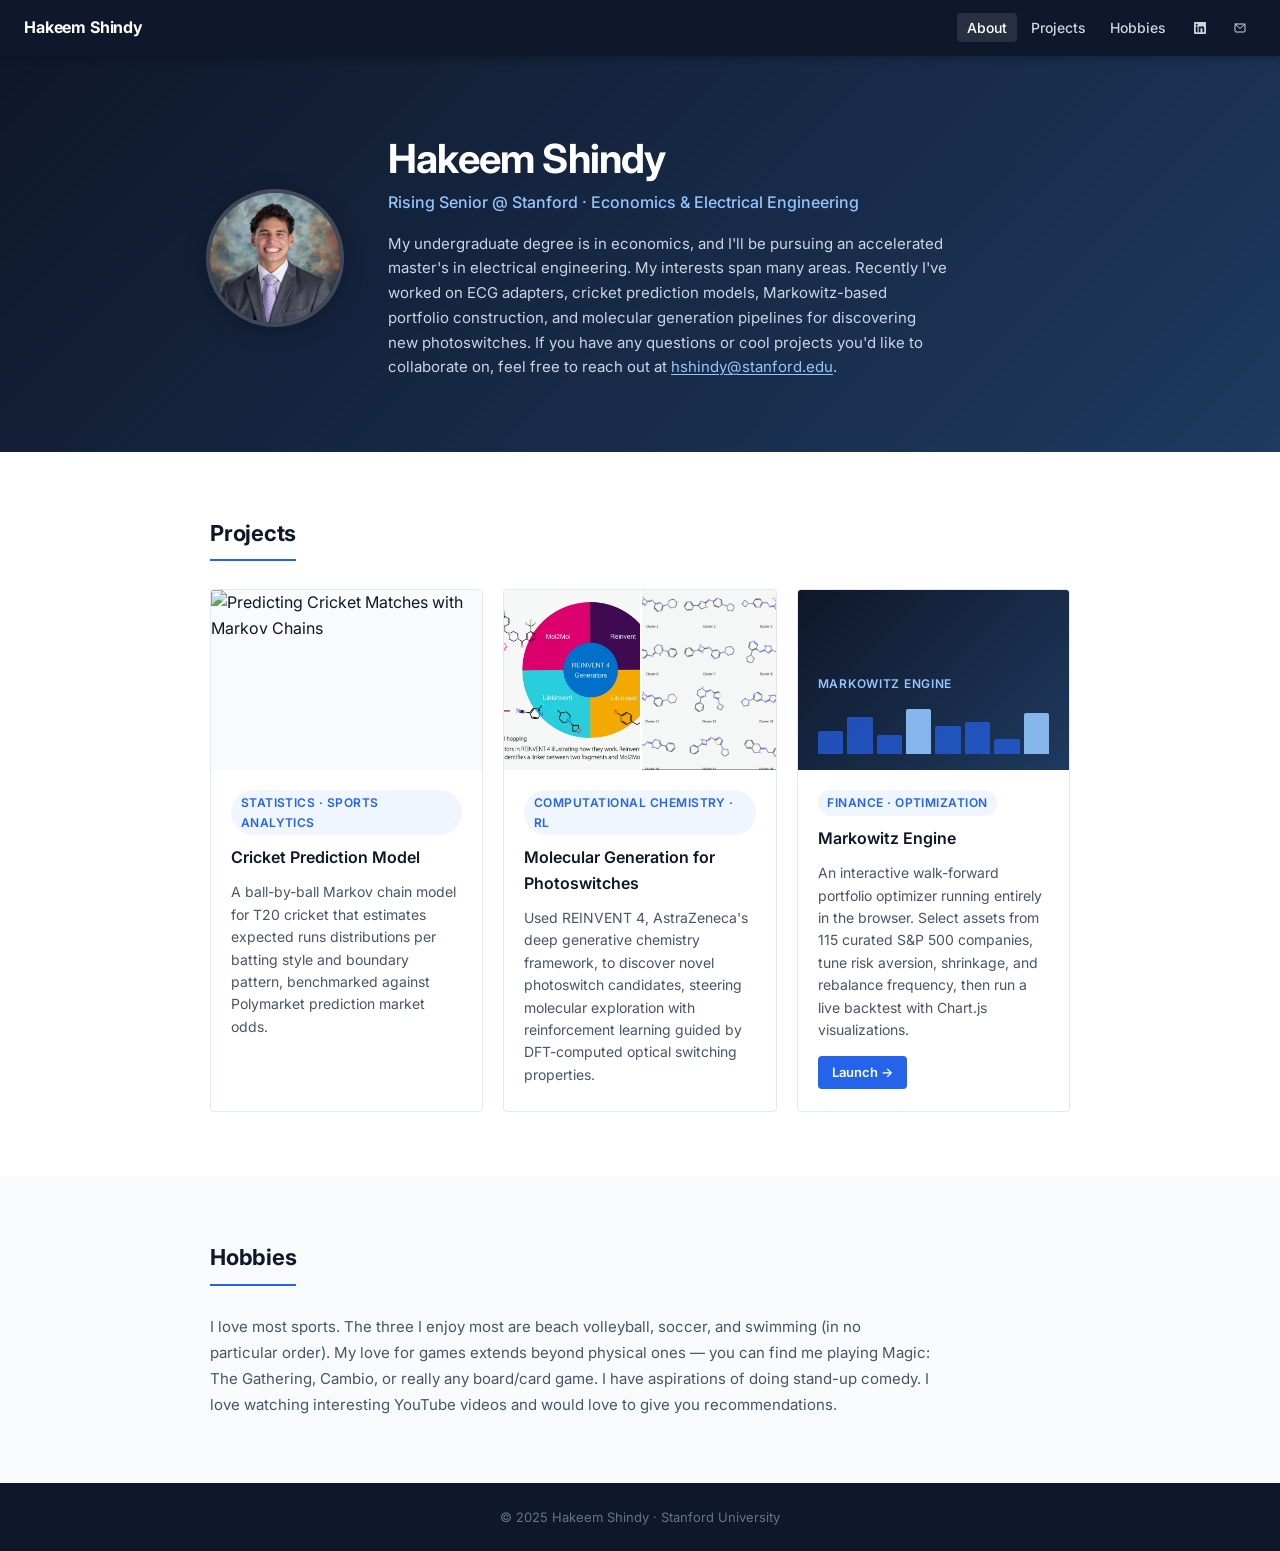
==== index.html @ a79cb809 "Initial personal site with Markowitz Engine" ====
<!DOCTYPE html>
<html lang="en">
<head>
  <meta charset="UTF-8" />
  <meta name="viewport" content="width=device-width, initial-scale=1.0" />
  <title>Hakeem Shindy</title>
  <meta name="description" content="Personal site of Hakeem Shindy — rising senior at Stanford University, economics &amp; EE." />
  <link rel="stylesheet" href="style.css" />
</head>
<body>

  <!-- ── Navigation ──────────────────────────────────────────────── -->
  <nav id="navbar" role="navigation" aria-label="Main navigation">
    <span class="nav-logo">Hakeem Shindy</span>

    <button id="hamburger" aria-label="Toggle menu" aria-expanded="false">
      <span></span><span></span><span></span>
    </button>

    <ul class="nav-links" id="nav-links">
      <li><a href="#hero">About</a></li>
      <li><a href="#projects">Projects</a></li>
      <li><a href="#hobbies">Hobbies</a></li>

      <li>
        <a href="https://www.linkedin.com/in/hakeemshindy/" target="_blank" rel="noopener" class="nav-icon" aria-label="LinkedIn profile">
          <svg viewBox="0 0 24 24" fill="currentColor" aria-hidden="true">
            <path d="M20.447 20.452h-3.554v-5.569c0-1.328-.027-3.037-1.852-3.037-1.853 0-2.136 1.445-2.136 2.939v5.667H9.351V9h3.414v1.561h.046c.477-.9 1.637-1.85 3.37-1.85 3.601 0 4.267 2.37 4.267 5.455v6.286zM5.337 7.433a2.062 2.062 0 0 1-2.063-2.065 2.064 2.064 0 1 1 2.063 2.065zm1.782 13.019H3.555V9h3.564v11.452zM22.225 0H1.771C.792 0 0 .774 0 1.729v20.542C0 23.227.792 24 1.771 24h20.451C23.2 24 24 23.227 24 22.271V1.729C24 .774 23.2 0 22.222 0h.003z"/>
          </svg>
        </a>
      </li>

      <li>
        <a href="mailto:hshindy@stanford.edu" class="nav-icon" aria-label="Send email">
          <svg viewBox="0 0 24 24" fill="none" stroke="currentColor" stroke-width="2" stroke-linecap="round" stroke-linejoin="round" aria-hidden="true">
            <rect x="2" y="4" width="20" height="16" rx="2"/>
            <polyline points="2,4 12,13 22,4"/>
          </svg>
        </a>
      </li>
    </ul>
  </nav>

  <!-- ── Hero / About ─────────────────────────────────────────────── -->
  <section id="hero" aria-label="About">
    <div class="hero-inner">
      <div class="hero-avatar-wrap">
        <img src="images/headshot.jpg" alt="Hakeem Shindy" class="hero-avatar-img" />
      </div>
      <div class="hero-text">
        <h1>Hakeem Shindy</h1>
        <p class="hero-title">Rising Senior @ Stanford &middot; Economics &amp; Electrical Engineering</p>
        <p class="hero-bio">
          My undergraduate degree is in economics, and I'll be pursuing an accelerated master's in
          electrical engineering. My interests span many areas. Recently I've worked on ECG adapters,
          cricket prediction models, Markowitz-based portfolio construction, and molecular generation
          pipelines for discovering new photoswitches. If you have any questions or cool projects
          you'd like to collaborate on, feel free to reach out at
          <a href="mailto:hshindy@stanford.edu" class="hero-link">hshindy@stanford.edu</a>.
        </p>
      </div>
    </div>
  </section>

  <!-- ── Projects ────────────────────────────────────────────────── -->
  <section id="projects" class="section">
    <div class="section-inner">
      <h2 class="section-title">Projects</h2>
      <div class="projects-grid">

        <!-- Cricket Prediction -->
        <article class="card">
          <div class="card-img-wrap">
            <img src="images/cricket_paper-1.png" alt="Predicting Cricket Matches with Markov Chains" class="card-img" />
          </div>
          <div class="card-body">
            <span class="card-badge">Statistics &middot; Sports Analytics</span>
            <h3>Cricket Prediction Model</h3>
            <p>
              A ball-by-ball Markov chain model for T20 cricket that estimates expected runs distributions
              per batting style and boundary pattern, benchmarked against Polymarket prediction market odds.
            </p>
          </div>
        </article>

        <!-- Molecular Generation / Photoswitches -->
        <article class="card">
          <div class="card-img-pair">
            <img src="images/reinvent4_generators.png" alt="REINVENT 4 generator types" class="card-img-half" />
            <img src="images/photoswitch_clusters.png" alt="Generated molecular clusters" class="card-img-half" />
          </div>
          <div class="card-body">
            <span class="card-badge">Computational Chemistry &middot; RL</span>
            <h3>Molecular Generation for Photoswitches</h3>
            <p>
              Used REINVENT 4, AstraZeneca's deep generative chemistry framework, to discover novel
              photoswitch candidates, steering molecular exploration with reinforcement learning
              guided by DFT-computed optical switching properties.
            </p>
          </div>
        </article>

        <!-- Markowitz Engine -->
        <article class="card">
          <div class="card-img-hero">
            <div class="card-img-hero-inner">
              <span class="card-img-hero-label">Markowitz Engine</span>
              <div class="card-img-hero-bars">
                <span style="height:45%"></span>
                <span style="height:72%"></span>
                <span style="height:38%"></span>
                <span style="height:88%"></span>
                <span style="height:55%"></span>
                <span style="height:63%"></span>
                <span style="height:29%"></span>
                <span style="height:80%"></span>
              </div>
            </div>
          </div>
          <div class="card-body">
            <span class="card-badge">Finance &middot; Optimization</span>
            <h3>Markowitz Engine</h3>
            <p>
              An interactive walk-forward portfolio optimizer running entirely in the browser.
              Select assets from 115 curated S&amp;P 500 companies, tune risk aversion, shrinkage,
              and rebalance frequency, then run a live backtest with Chart.js visualizations.
            </p>
            <a href="markowitz.html" class="card-link">Launch &rarr;</a>
          </div>
        </article>

      </div>
    </div>
  </section>

  <!-- ── Hobbies ──────────────────────────────────────────────────── -->
  <section id="hobbies" class="section">
    <div class="section-inner">
      <h2 class="section-title">Hobbies</h2>
      <p>
        I love most sports. The three I enjoy most are beach volleyball, soccer, and swimming (in no
        particular order). My love for games extends beyond physical ones — you can find me playing
        Magic: The Gathering, Cambio, or really any board/card game. I have aspirations of doing
        stand-up comedy. I love watching interesting YouTube videos and would love to give you
        recommendations.
      </p>
    </div>
  </section>

  <!-- ── Footer ──────────────────────────────────────────────────── -->
  <footer>
    &copy; 2025 Hakeem Shindy &middot; Stanford University
  </footer>

  <script src="js/main.js"></script>
</body>
</html>
---- style.css ----
/* ================================================================
   style.css — Personal site for Hakeem Shindy
   ================================================================ */

@import url('https://fonts.googleapis.com/css2?family=Inter:wght@300;400;500;600;700&display=swap');

/* ── Design tokens ─────────────────────────────────────────────── */
:root {
  --bg:           #ffffff;
  --bg-alt:       #f8fafc;
  --text:         #0f172a;
  --text-muted:   #475569;
  --accent:       #2563eb;
  --accent-light: #eff6ff;
  --nav-bg:       #0f172a;
  --border:       #e2e8f0;
  --radius:       4px;
  --shadow-sm:    0 1px 3px rgba(0,0,0,.08);
  --shadow-md:    0 4px 16px rgba(0,0,0,.08);
  --transition:   0.2s ease;
}

/* ── Reset ──────────────────────────────────────────────────────── */
*, *::before, *::after { box-sizing: border-box; margin: 0; padding: 0; }
html { scroll-behavior: smooth; font-size: 16px; }
body {
  font-family: 'Inter', system-ui, sans-serif;
  background: var(--bg);
  color: var(--text);
  line-height: 1.6;
}
a { color: var(--accent); text-decoration: none; }
a:hover { text-decoration: underline; }
img { max-width: 100%; display: block; }

/* ── Navigation ─────────────────────────────────────────────────── */
#navbar {
  position: sticky;
  top: 0;
  z-index: 100;
  background: var(--nav-bg);
  height: 56px;
  display: flex;
  align-items: center;
  padding: 0 1.5rem;
  gap: 0;
  box-shadow: 0 2px 8px rgba(0,0,0,.25);
}

.nav-logo {
  color: #fff;
  font-weight: 700;
  font-size: 1rem;
  letter-spacing: -.01em;
  white-space: nowrap;
  margin-right: auto;
}

.nav-links {
  display: flex;
  align-items: center;
  gap: .25rem;
  list-style: none;
}

.nav-links li a {
  color: #cbd5e1;
  font-size: .875rem;
  font-weight: 500;
  padding: .375rem .625rem;
  border-radius: var(--radius);
  transition: color var(--transition), background var(--transition);
}

.nav-links li a:hover,
.nav-links li a.active {
  color: #fff;
  background: rgba(255,255,255,.1);
  text-decoration: none;
}

/* icon links */
.nav-icon {
  display: inline-flex;
  align-items: center;
  justify-content: center;
  width: 32px;
  height: 32px;
  border-radius: var(--radius);
  color: #94a3b8;
  transition: color var(--transition), background var(--transition);
  margin-left: .25rem;
}
.nav-icon:hover {
  color: #fff;
  background: rgba(255,255,255,.1);
}
.nav-icon svg { width: 18px; height: 18px; }

/* hamburger */
#hamburger {
  display: none;
  flex-direction: column;
  justify-content: center;
  gap: 5px;
  width: 36px;
  height: 36px;
  padding: 6px;
  background: none;
  border: none;
  cursor: pointer;
  margin-left: .5rem;
}
#hamburger span {
  display: block;
  height: 2px;
  background: #cbd5e1;
  border-radius: 2px;
  transition: transform var(--transition), opacity var(--transition);
}
#hamburger.open span:nth-child(1) { transform: translateY(7px) rotate(45deg); }
#hamburger.open span:nth-child(2) { opacity: 0; }
#hamburger.open span:nth-child(3) { transform: translateY(-7px) rotate(-45deg); }

@media (max-width: 700px) {
  #hamburger { display: flex; }

  .nav-links {
    position: fixed;
    top: 56px;
    left: 0;
    right: 0;
    background: var(--nav-bg);
    flex-direction: column;
    align-items: flex-start;
    padding: .75rem 1.5rem 1rem;
    gap: .125rem;
    transform: translateY(-110%);
    transition: transform var(--transition);
    z-index: 99;
    box-shadow: 0 4px 16px rgba(0,0,0,.3);
  }
  .nav-links.open { transform: translateY(0); }
  .nav-links li { width: 100%; }
  .nav-links li a { display: block; width: 100%; padding: .5rem .625rem; }
  .nav-icon { margin-left: 0; }
}

/* ── Hero ───────────────────────────────────────────────────────── */
#hero {
  background: linear-gradient(135deg, #0f172a 0%, #1e3a5f 100%);
  color: #fff;
  padding: 5rem 1.5rem 4.5rem;
  display: flex;
  justify-content: center;
}

.hero-inner {
  max-width: 860px;
  width: 100%;
  display: flex;
  align-items: center;
  gap: 3rem;
}

/* Circular headshot */
.hero-avatar-wrap {
  width: 130px;
  height: 130px;
  min-width: 130px;
  border-radius: 50%;
  overflow: hidden;
  box-shadow: 0 0 0 4px rgba(255,255,255,.2), 0 4px 24px rgba(0,0,0,.4);
  flex-shrink: 0;
}

.hero-avatar-img {
  width: 100%;
  height: 100%;
  object-fit: cover;
  object-position: 50% 18%;
  display: block;
}

.hero-text h1 {
  font-size: clamp(1.75rem, 4vw, 2.5rem);
  font-weight: 700;
  line-height: 1.15;
  letter-spacing: -.02em;
}

.hero-title {
  margin-top: .5rem;
  color: #93c5fd;
  font-size: 1rem;
  font-weight: 500;
}

.hero-bio {
  margin-top: 1rem;
  color: #cbd5e1;
  font-size: .9375rem;
  max-width: 560px;
  line-height: 1.65;
}

.hero-link {
  color: #93c5fd;
  text-decoration: underline;
  text-underline-offset: 2px;
}
.hero-link:hover { color: #fff; }

@media (max-width: 600px) {
  .hero-inner { flex-direction: column; gap: 1.5rem; text-align: center; }
  .hero-bio { margin: .75rem auto 0; }
}

/* ── Shared section wrapper ─────────────────────────────────────── */
.section {
  padding: 4rem 1.5rem;
  display: flex;
  justify-content: center;
}
.section:nth-child(even) { background: var(--bg-alt); }

.section-inner {
  max-width: 860px;
  width: 100%;
}

.section-title {
  font-size: 1.375rem;
  font-weight: 700;
  color: var(--text);
  letter-spacing: -.01em;
  padding-bottom: .5rem;
  border-bottom: 2px solid var(--accent);
  display: inline-block;
  margin-bottom: 1.75rem;
}

/* ── About ──────────────────────────────────────────────────────── */
#about p {
  color: var(--text-muted);
  font-size: .9375rem;
  line-height: 1.75;
  max-width: 720px;
}
#about p + p { margin-top: 1rem; }

/* ── Projects ───────────────────────────────────────────────────── */
.projects-grid {
  display: grid;
  grid-template-columns: repeat(3, 1fr);
  gap: 1.25rem;
}
@media (max-width: 900px) {
  .projects-grid { grid-template-columns: repeat(2, 1fr); }
}
@media (max-width: 640px) {
  .projects-grid { grid-template-columns: 1fr; }
}

.card {
  background: var(--bg);
  border: 1px solid var(--border);
  border-radius: var(--radius);
  overflow: hidden;
  display: flex;
  flex-direction: column;
  transition: transform var(--transition), box-shadow var(--transition);
}
.card:hover {
  transform: translateY(-3px);
  box-shadow: var(--shadow-md);
}

/* Card image — single */
.card-img-wrap {
  width: 100%;
  height: 180px;
  overflow: hidden;
  background: var(--bg-alt);
  flex-shrink: 0;
}
.card-img {
  width: 100%;
  height: 100%;
  object-fit: cover;
  object-position: center top;
  display: block;
}

/* Card image pair — two images side by side */
.card-img-pair {
  width: 100%;
  height: 180px;
  display: flex;
  overflow: hidden;
  flex-shrink: 0;
}
.card-img-half {
  width: 50%;
  height: 100%;
  object-fit: cover;
  object-position: center center;
  display: block;
}
.card-img-half + .card-img-half {
  border-left: 2px solid var(--bg);
}

/* Markowitz decorative header */
.card-img-hero {
  width: 100%;
  height: 180px;
  background: linear-gradient(135deg, #0f172a 0%, #1e3a5f 100%);
  display: flex;
  align-items: flex-end;
  padding: 1rem 1.25rem;
  flex-shrink: 0;
  position: relative;
  overflow: hidden;
}
.card-img-hero-inner {
  width: 100%;
  display: flex;
  flex-direction: column;
  gap: .6rem;
}
.card-img-hero-label {
  color: #93c5fd;
  font-size: .75rem;
  font-weight: 600;
  letter-spacing: .06em;
  text-transform: uppercase;
}
.card-img-hero-bars {
  display: flex;
  align-items: flex-end;
  gap: 4px;
  height: 52px;
}
.card-img-hero-bars span {
  flex: 1;
  background: rgba(37,99,235,.7);
  border-radius: 2px 2px 0 0;
  min-height: 4px;
}
.card-img-hero-bars span:nth-child(4),
.card-img-hero-bars span:nth-child(8) {
  background: rgba(147,197,253,.9);
}

/* Card body padding */
.card-body {
  padding: 1.25rem 1.25rem 1.375rem;
  display: flex;
  flex-direction: column;
  gap: .65rem;
  flex-grow: 1;
}

.card-badge {
  display: inline-block;
  background: var(--accent-light);
  color: var(--accent);
  font-size: .75rem;
  font-weight: 600;
  letter-spacing: .04em;
  text-transform: uppercase;
  padding: .2rem .6rem;
  border-radius: 999px;
  width: fit-content;
}

.card-body h3 {
  font-size: 1rem;
  font-weight: 600;
  color: var(--text);
}

.card-body p {
  font-size: .875rem;
  color: var(--text-muted);
  line-height: 1.6;
  flex-grow: 1;
}

.card-link {
  display: inline-block;
  margin-top: .25rem;
  background: var(--accent);
  color: #fff;
  font-size: .8125rem;
  font-weight: 600;
  padding: .4rem .9rem;
  border-radius: var(--radius);
  width: fit-content;
  transition: background var(--transition), opacity var(--transition);
}
.card-link:hover { background: #1d4ed8; text-decoration: none; }
.card-link.disabled {
  background: var(--border);
  color: var(--text-muted);
  cursor: default;
  pointer-events: none;
}

/* ── Hobbies ────────────────────────────────────────────────────── */
#hobbies p {
  color: var(--text-muted);
  font-size: .9375rem;
  line-height: 1.75;
  max-width: 720px;
}

/* ── Questions / FAQ ────────────────────────────────────────────── */
.faq-list {
  list-style: none;
  display: flex;
  flex-direction: column;
  gap: 1.25rem;
  max-width: 720px;
}

.faq-item dt {
  font-weight: 600;
  color: var(--text);
  font-size: .9375rem;
}
.faq-item dd {
  margin-top: .35rem;
  color: var(--text-muted);
  font-size: .9rem;
  line-height: 1.65;
}

.contact-line {
  margin-top: 2rem;
  font-size: .9rem;
  color: var(--text-muted);
}
.contact-line a { color: var(--accent); font-weight: 500; }

/* ── Footer ─────────────────────────────────────────────────────── */
footer {
  background: var(--nav-bg);
  color: #64748b;
  text-align: center;
  padding: 1.5rem;
  font-size: .8125rem;
}
footer span { color: #e74c3c; }

/* ── Utility ────────────────────────────────────────────────────── */
.visually-hidden {
  position: absolute;
  width: 1px; height: 1px;
  overflow: hidden;
  clip: rect(0,0,0,0);
  white-space: nowrap;
}
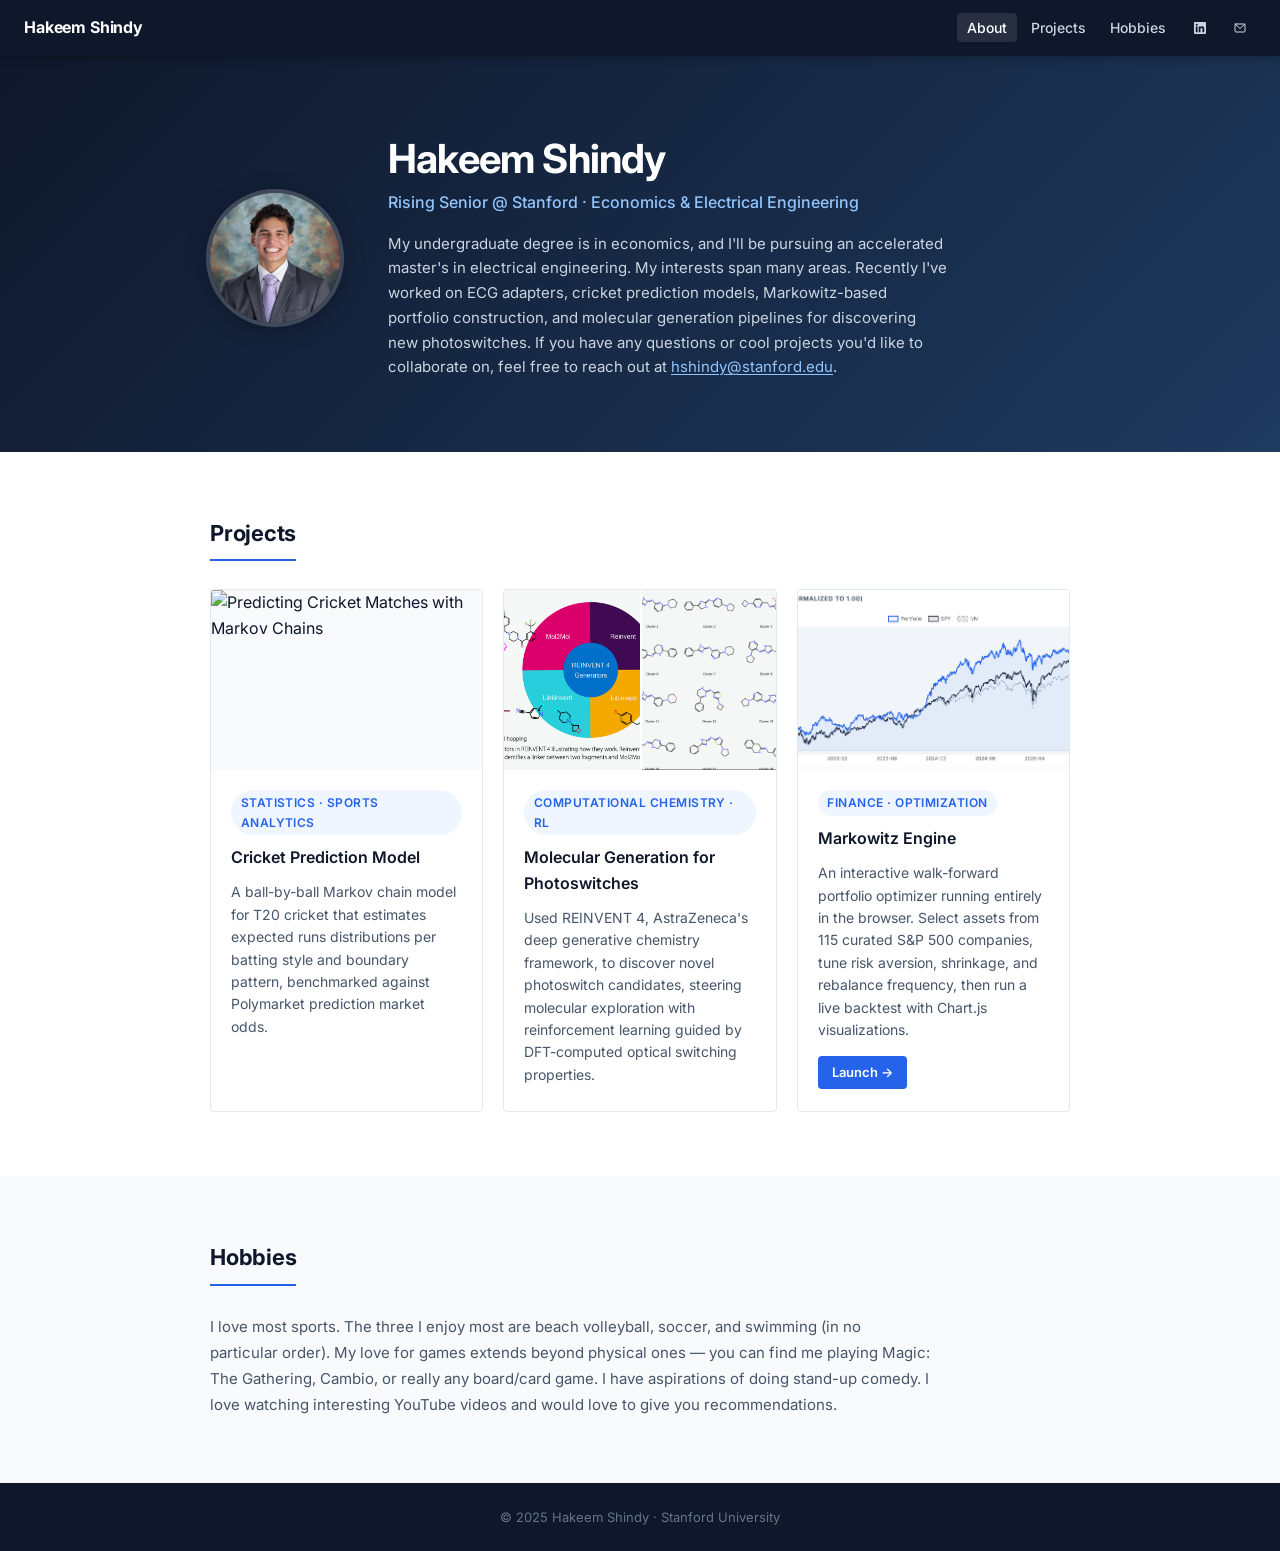
==== commit b26e6c9d: "Add forecast accuracy, live weights panel, Markowitz screenshot card - Live allocation recommendatio" ====
--- a/index.html
+++ b/index.html
@@ -102,20 +102,8 @@
 
         <!-- Markowitz Engine -->
         <article class="card">
-          <div class="card-img-hero">
-            <div class="card-img-hero-inner">
-              <span class="card-img-hero-label">Markowitz Engine</span>
-              <div class="card-img-hero-bars">
-                <span style="height:45%"></span>
-                <span style="height:72%"></span>
-                <span style="height:38%"></span>
-                <span style="height:88%"></span>
-                <span style="height:55%"></span>
-                <span style="height:63%"></span>
-                <span style="height:29%"></span>
-                <span style="height:80%"></span>
-              </div>
-            </div>
+          <div class="card-img-wrap">
+            <img src="images/markowitz_screenshot.png" alt="Markowitz Engine screenshot" class="card-img" />
           </div>
           <div class="card-body">
             <span class="card-badge">Finance &middot; Optimization</span>
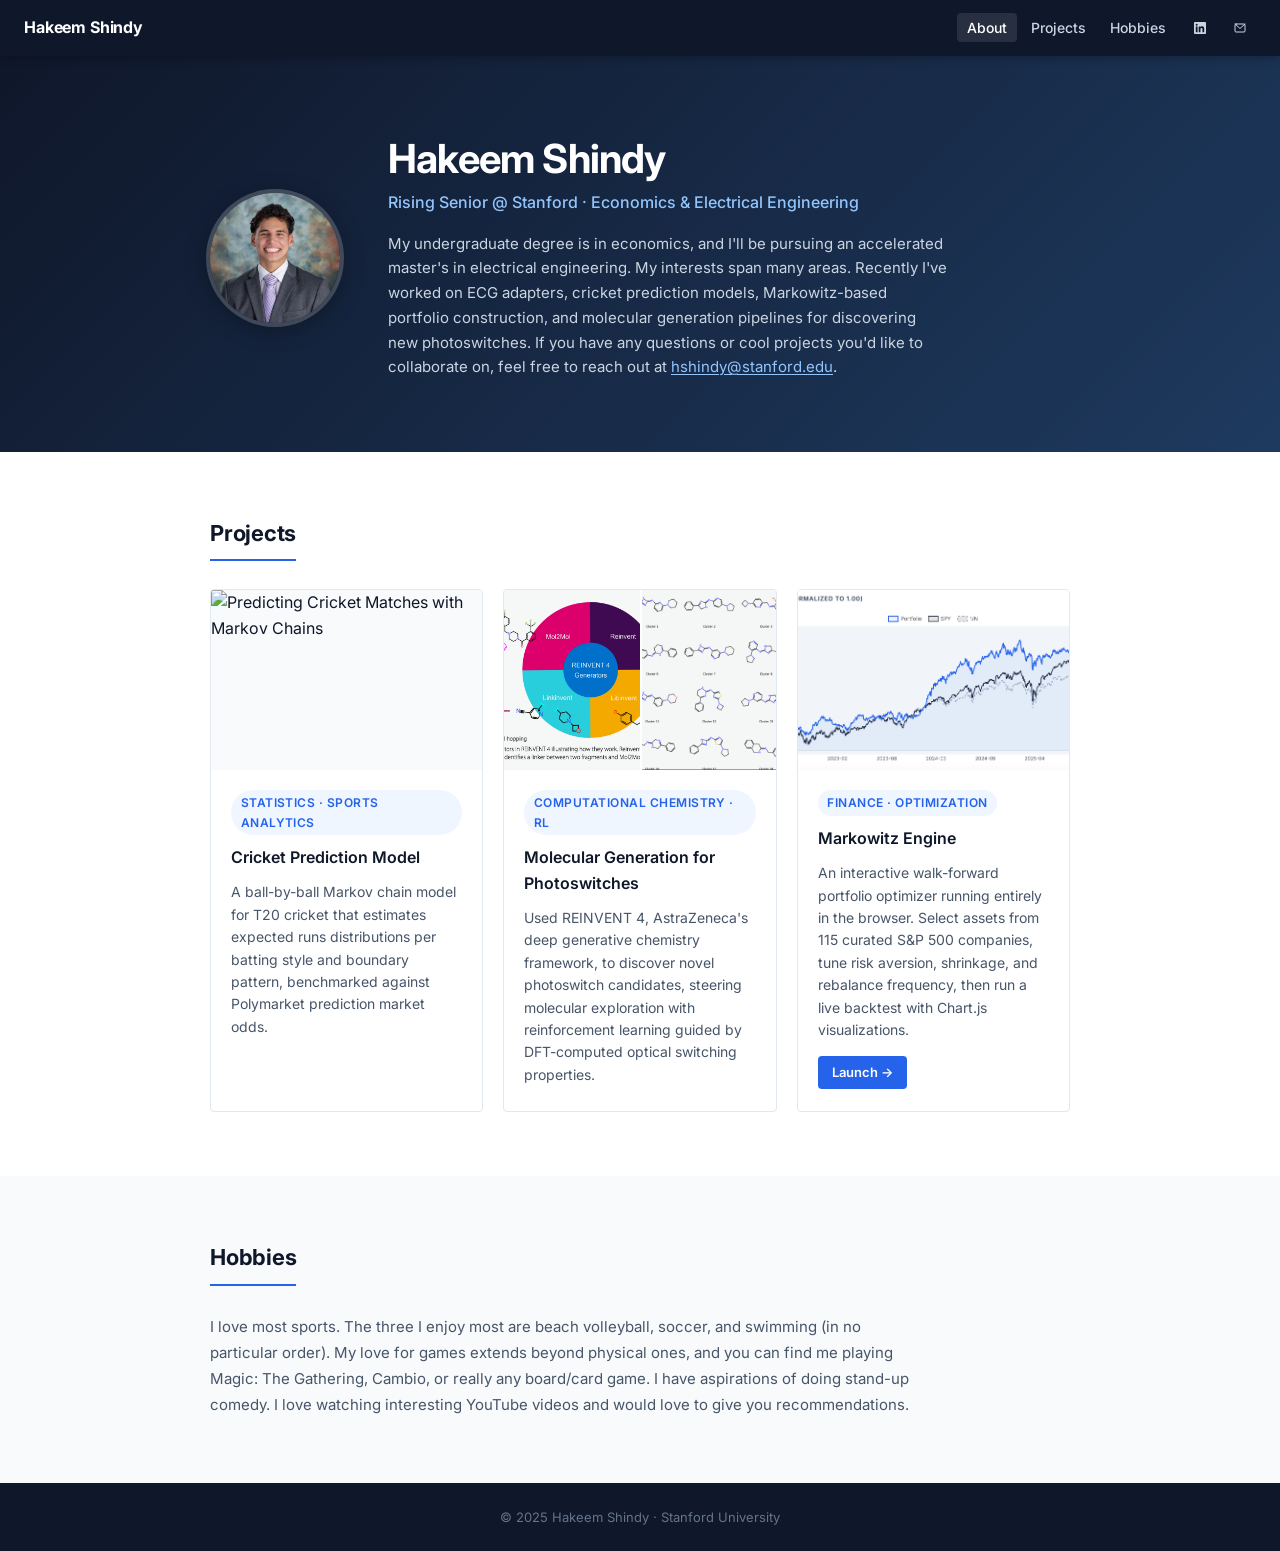
==== commit 89ac314d: "F ix scatter axes, heatmap leg end, expand asset universe" ====
--- a/index.html
+++ b/index.html
@@ -4,7 +4,7 @@
   <meta charset="UTF-8" />
   <meta name="viewport" content="width=device-width, initial-scale=1.0" />
   <title>Hakeem Shindy</title>
-  <meta name="description" content="Personal site of Hakeem Shindy — rising senior at Stanford University, economics &amp; EE." />
+  <meta name="description" content="Personal site of Hakeem Shindy, rising senior at Stanford University, economics &amp; EE." />
   <link rel="stylesheet" href="style.css" />
 </head>
 <body>
@@ -127,7 +127,7 @@
       <h2 class="section-title">Hobbies</h2>
       <p>
         I love most sports. The three I enjoy most are beach volleyball, soccer, and swimming (in no
-        particular order). My love for games extends beyond physical ones — you can find me playing
+        particular order). My love for games extends beyond physical ones, and you can find me playing
         Magic: The Gathering, Cambio, or really any board/card game. I have aspirations of doing
         stand-up comedy. I love watching interesting YouTube videos and would love to give you
         recommendations.
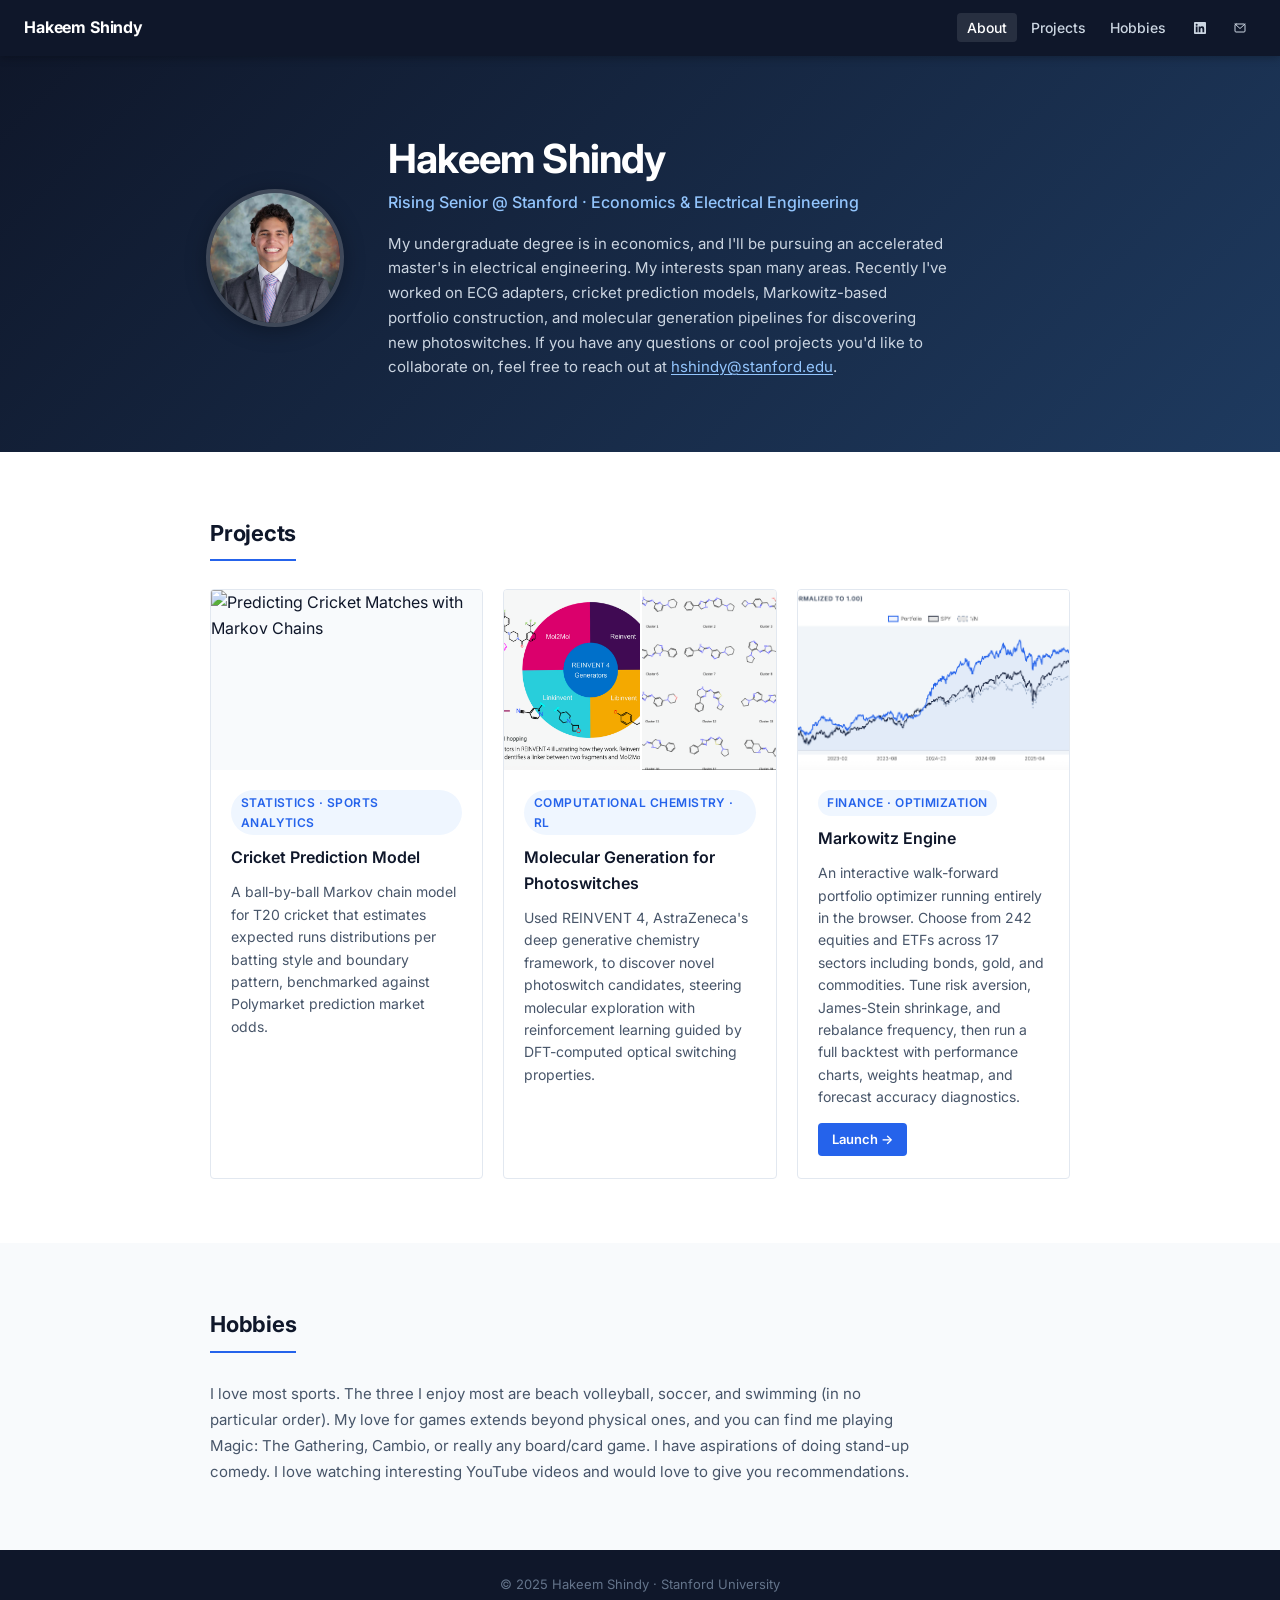
==== commit 8a2a1ca4: "changed select methods and histogram" ====
--- a/index.html
+++ b/index.html
@@ -110,10 +110,12 @@
             <h3>Markowitz Engine</h3>
             <p>
               An interactive walk-forward portfolio optimizer running entirely in the browser.
-              Select assets from 115 curated S&amp;P 500 companies, tune risk aversion, shrinkage,
-              and rebalance frequency, then run a live backtest with Chart.js visualizations.
+              Choose from 242 equities and ETFs across 17 sectors including bonds, gold, and
+              commodities. Tune risk aversion, James-Stein shrinkage, and rebalance frequency,
+              then run a full backtest with performance charts, weights heatmap, and forecast
+              accuracy diagnostics.
             </p>
-            <a href="markowitz.html" class="card-link">Launch &rarr;</a>
+            <a href="markowitz.html" class="card-link" id="markowitz-launch" onclick="return launchMarkowitz(event)">Launch &rarr;</a>
           </div>
         </article>
 
@@ -135,11 +137,47 @@
     </div>
   </section>
 
+  <!-- ── Markowitz Engine (inline, shown on Launch click) ──────── -->
+  <section id="markowitz-engine" style="display:none;" aria-label="Markowitz Engine">
+    <div style="max-width:1400px;margin:0 auto;padding:0 1.5rem 2.5rem;">
+      <iframe
+        id="markowitz-iframe"
+        src=""
+        title="Markowitz Engine"
+        style="width:100%;height:90vh;border:none;border-radius:8px;box-shadow:0 2px 20px rgba(0,0,0,0.10);"
+        loading="lazy"
+      ></iframe>
+    </div>
+  </section>
+
   <!-- ── Footer ──────────────────────────────────────────────────── -->
   <footer>
     &copy; 2025 Hakeem Shindy &middot; Stanford University
   </footer>
 
   <script src="js/main.js"></script>
+  <script>
+    function launchMarkowitz(e) {
+      e.preventDefault();
+      // On mobile, iframes are cramped — navigate directly instead
+      if (window.innerWidth < 768) {
+        window.location.href = 'markowitz.html';
+        return false;
+      }
+      const section = document.getElementById('markowitz-engine');
+      const iframe  = document.getElementById('markowitz-iframe');
+      const link    = document.getElementById('markowitz-launch');
+      if (section.style.display === 'none') {
+        section.style.display = 'block';
+        if (!iframe.src || iframe.src === window.location.href) iframe.src = 'markowitz.html';
+        section.scrollIntoView({ behavior: 'smooth', block: 'start' });
+        link.textContent = 'Collapse ↑';
+      } else {
+        section.style.display = 'none';
+        link.textContent = 'Launch →';
+      }
+      return false;
+    }
+  </script>
 </body>
 </html>
